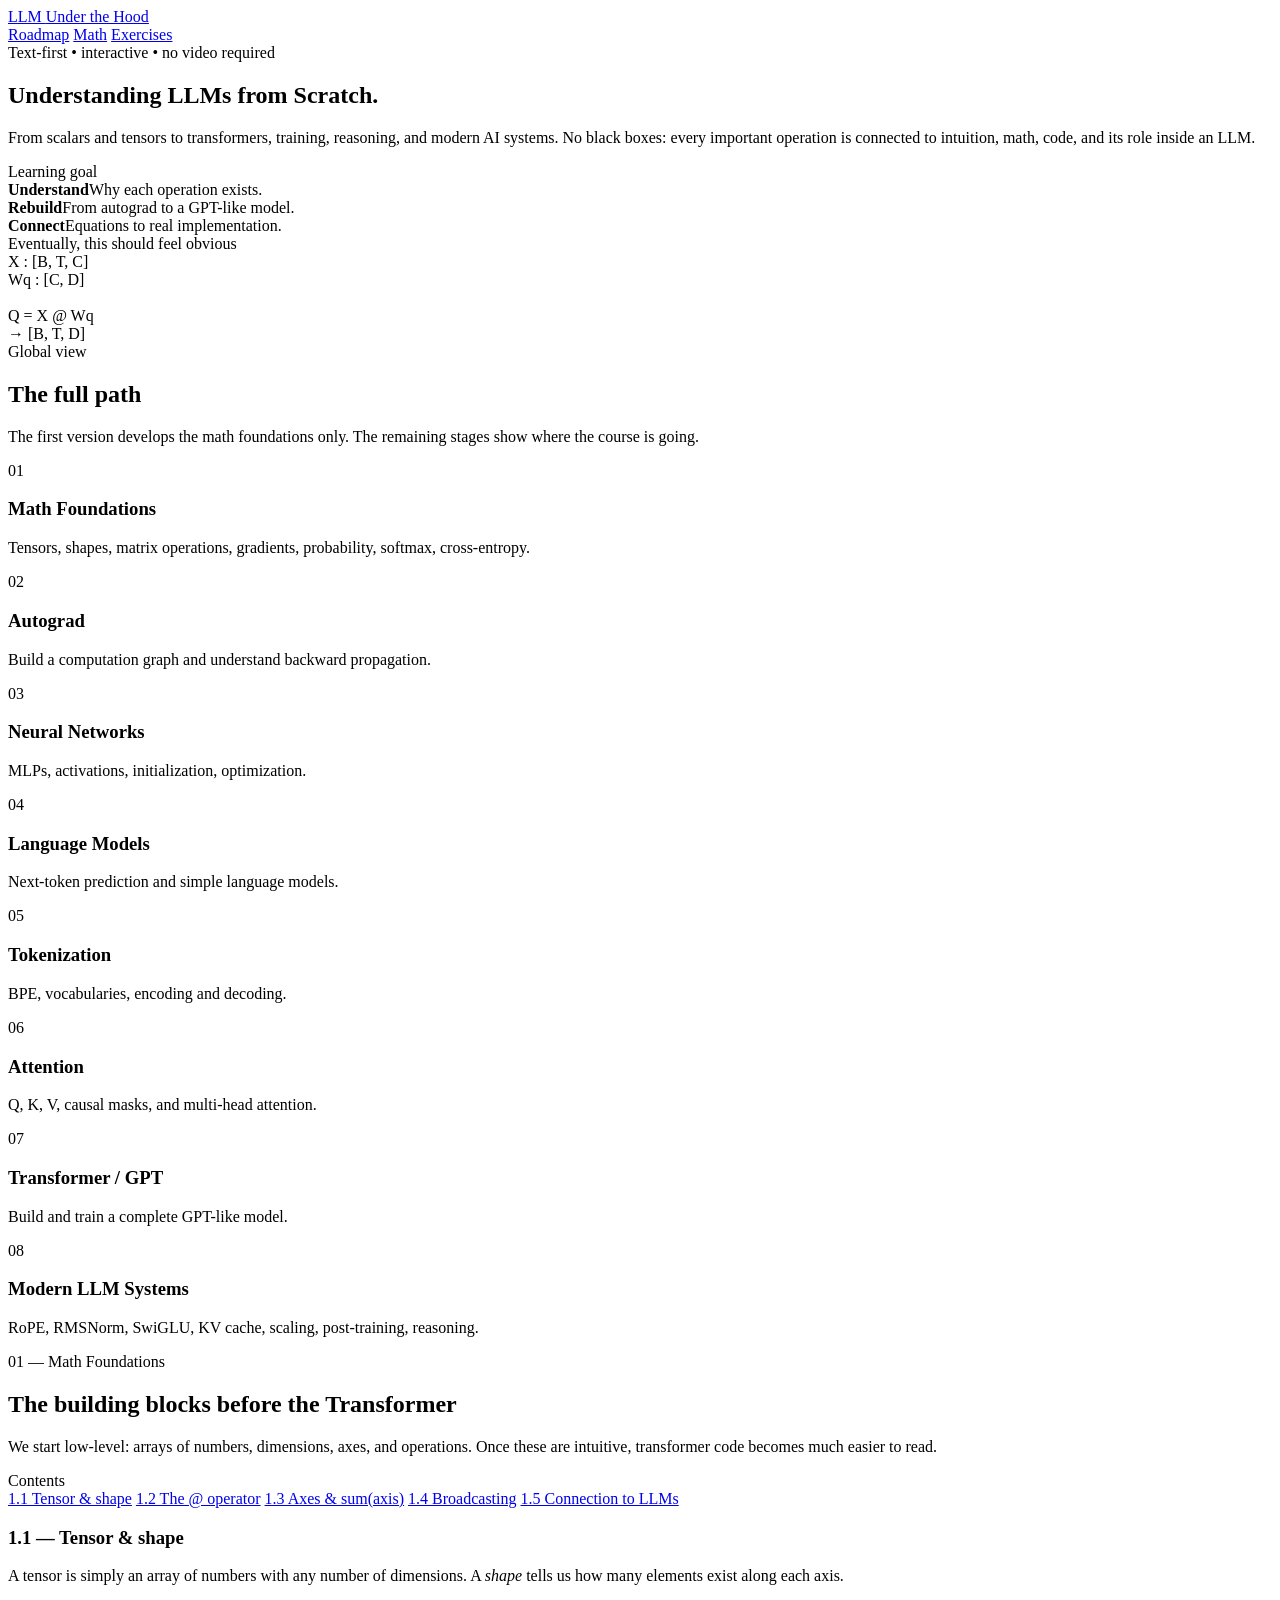
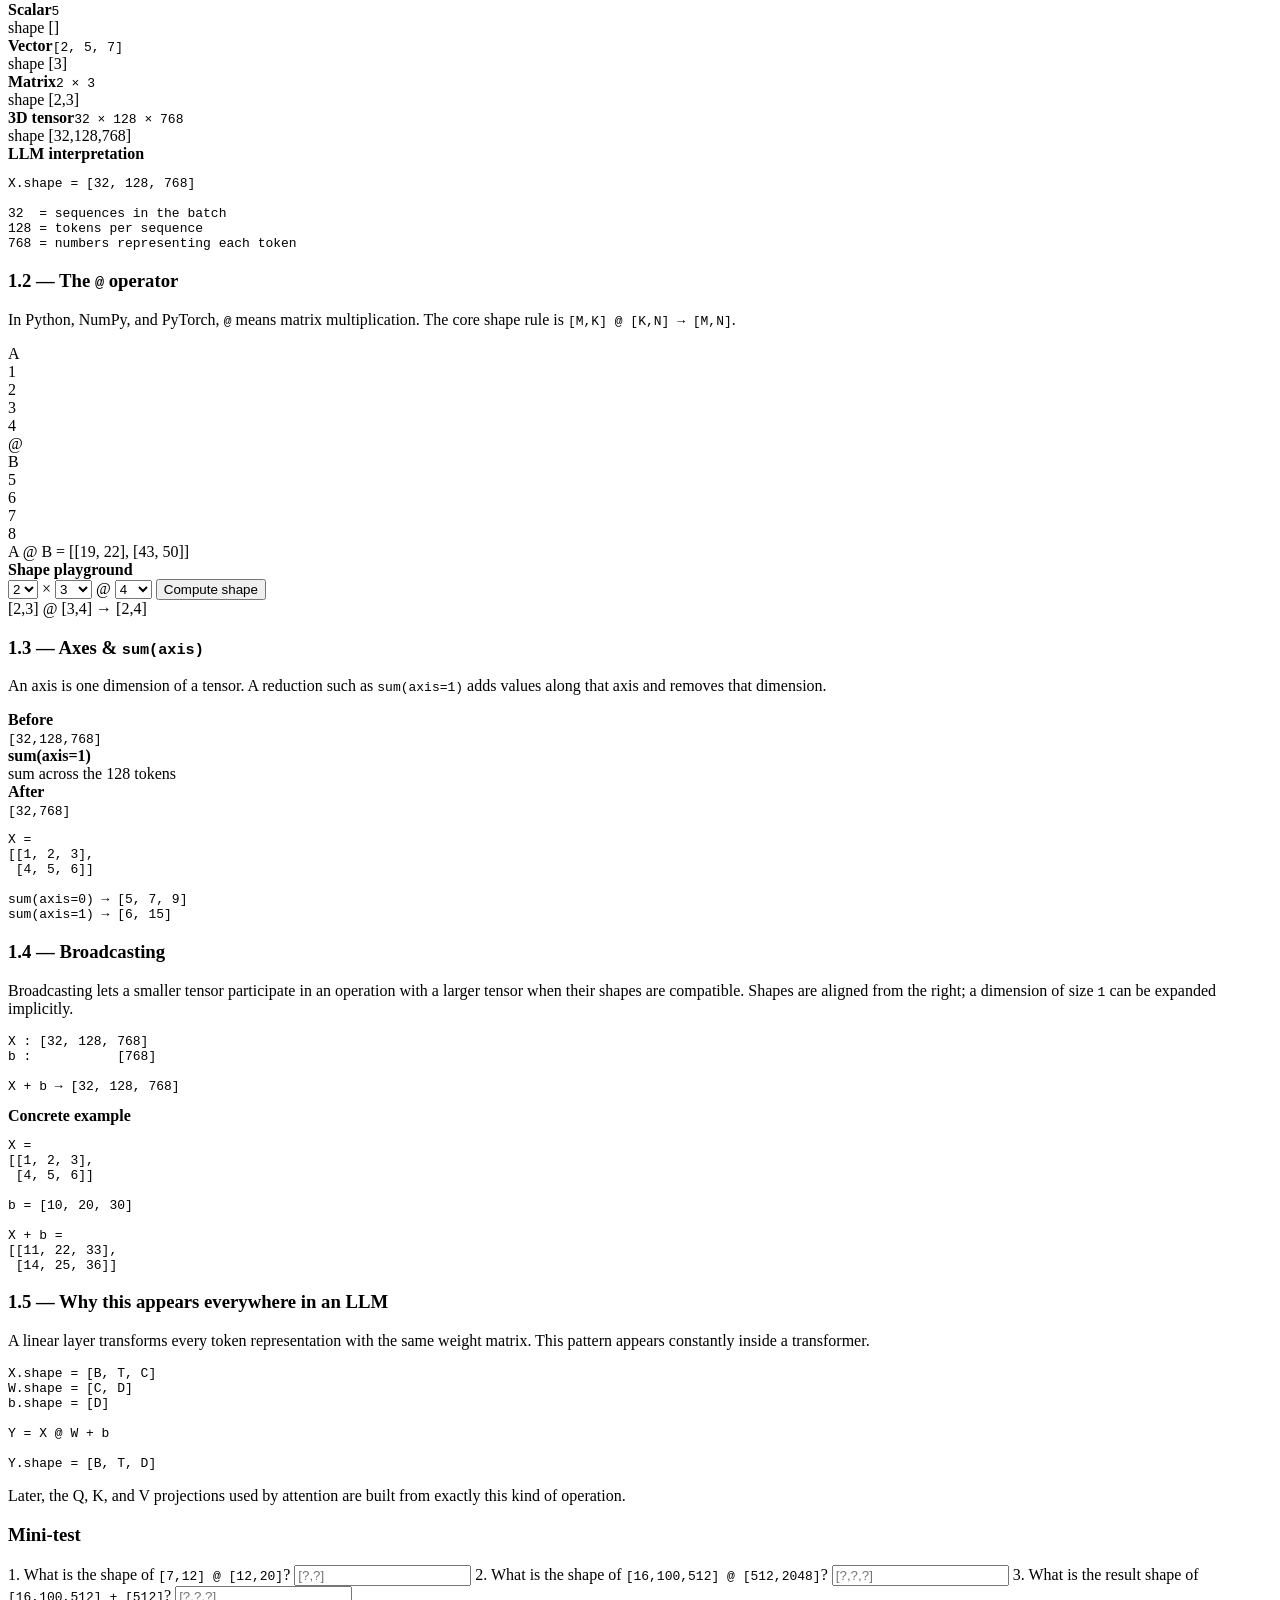
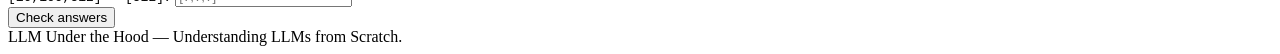
==== index.html @ 070363ee "Add initial English course homepage" ====
<!doctype html>
<html lang="en">
<head>
  <meta charset="utf-8">
  <meta name="viewport" content="width=device-width, initial-scale=1">
  <meta name="description" content="LLM Under the Hood — Understanding LLMs from Scratch.">
  <title>LLM Under the Hood — Understanding LLMs from Scratch</title>
  <link rel="stylesheet" href="css/style.css">
</head>
<body>
<header>
  <div class="wrap">
    <nav>
      <a class="brand" href="#">LLM <span>Under the Hood</span></a>
      <div class="navlinks">
        <a href="#roadmap">Roadmap</a>
        <a href="#math">Math</a>
        <a href="#quiz">Exercises</a>
      </div>
    </nav>
  </div>
</header>

<main>
  <section class="hero wrap">
    <div class="eyebrow">Text-first • interactive • no video required</div>
    <h1>Understanding LLMs from Scratch.</h1>
    <p class="lead">
      From scalars and tensors to transformers, training, reasoning, and modern AI systems.
      No black boxes: every important operation is connected to intuition, math, code, and its role inside an LLM.
    </p>

    <div class="hero-grid">
      <div class="card card-pad">
        <div class="mini-title">Learning goal</div>
        <div class="goal">
          <div><strong>Understand</strong><span>Why each operation exists.</span></div>
          <div><strong>Rebuild</strong><span>From autograd to a GPT-like model.</span></div>
          <div><strong>Connect</strong><span>Equations to real implementation.</span></div>
        </div>
      </div>
      <div class="card card-pad">
        <div class="mini-title">Eventually, this should feel obvious</div>
        <div class="terminal">
          <div><span class="dim">X</span>  : [B, T, C]</div>
          <div><span class="a">Wq</span> : [C, D]</div>
          <br>
          <div><span class="b">Q = X @ Wq</span></div>
          <div>→ [B, T, D]</div>
        </div>
      </div>
    </div>
  </section>

  <section id="roadmap">
    <div class="wrap">
      <div class="section-head">
        <div>
          <span class="pill">Global view</span>
          <h2>The full path</h2>
        </div>
        <p>The first version develops the math foundations only. The remaining stages show where the course is going.</p>
      </div>

      <div class="roadmap">
        <div class="step active"><div class="n">01</div><h3>Math Foundations</h3><p>Tensors, shapes, matrix operations, gradients, probability, softmax, cross-entropy.</p></div>
        <div class="step"><div class="n">02</div><h3>Autograd</h3><p>Build a computation graph and understand backward propagation.</p></div>
        <div class="step"><div class="n">03</div><h3>Neural Networks</h3><p>MLPs, activations, initialization, optimization.</p></div>
        <div class="step"><div class="n">04</div><h3>Language Models</h3><p>Next-token prediction and simple language models.</p></div>
        <div class="step"><div class="n">05</div><h3>Tokenization</h3><p>BPE, vocabularies, encoding and decoding.</p></div>
        <div class="step"><div class="n">06</div><h3>Attention</h3><p>Q, K, V, causal masks, and multi-head attention.</p></div>
        <div class="step"><div class="n">07</div><h3>Transformer / GPT</h3><p>Build and train a complete GPT-like model.</p></div>
        <div class="step"><div class="n">08</div><h3>Modern LLM Systems</h3><p>RoPE, RMSNorm, SwiGLU, KV cache, scaling, post-training, reasoning.</p></div>
      </div>
    </div>
  </section>

  <section id="math">
    <div class="wrap">
      <div class="section-head">
        <div>
          <span class="pill">01 — Math Foundations</span>
          <h2>The building blocks before the Transformer</h2>
        </div>
        <p>We start low-level: arrays of numbers, dimensions, axes, and operations. Once these are intuitive, transformer code becomes much easier to read.</p>
      </div>

      <div class="math-grid">
        <aside class="card toc">
          <div class="mini-title">Contents</div>
          <a href="#tensor">1.1 Tensor & shape</a>
          <a href="#matmul">1.2 The @ operator</a>
          <a href="#axes">1.3 Axes & sum(axis)</a>
          <a href="#broadcast">1.4 Broadcasting</a>
          <a href="#llm-link">1.5 Connection to LLMs</a>
        </aside>

        <div>
          <article class="card lesson" id="tensor">
            <h3>1.1 — Tensor & shape</h3>
            <p>A tensor is simply an array of numbers with any number of dimensions. A <em>shape</em> tells us how many elements exist along each axis.</p>
            <div class="concept-row">
              <div class="concept"><b>Scalar</b><code>5</code><br><span class="mini-title">shape []</span></div>
              <div class="concept"><b>Vector</b><code>[2, 5, 7]</code><br><span class="mini-title">shape [3]</span></div>
              <div class="concept"><b>Matrix</b><code>2 × 3</code><br><span class="mini-title">shape [2,3]</span></div>
              <div class="concept"><b>3D tensor</b><code>32 × 128 × 768</code><br><span class="mini-title">shape [32,128,768]</span></div>
            </div>
            <div class="demo">
              <b>LLM interpretation</b>
              <pre class="codeblock">X.shape = [32, 128, 768]

32  = sequences in the batch
128 = tokens per sequence
768 = numbers representing each token</pre>
            </div>
          </article>

          <article class="card lesson" id="matmul">
            <h3>1.2 — The <code>@</code> operator</h3>
            <p>In Python, NumPy, and PyTorch, <code>@</code> means matrix multiplication. The core shape rule is <code>[M,K] @ [K,N] → [M,N]</code>.</p>

            <div class="demo">
              <div class="demo-grid">
                <div>
                  <div class="mini-title center">A</div>
                  <div class="matrix two">
                    <div class="cell">1</div><div class="cell">2</div>
                    <div class="cell">3</div><div class="cell">4</div>
                  </div>
                </div>
                <div class="op">@</div>
                <div>
                  <div class="mini-title center">B</div>
                  <div class="matrix two">
                    <div class="cell">5</div><div class="cell">6</div>
                    <div class="cell">7</div><div class="cell">8</div>
                  </div>
                </div>
              </div>
              <div class="result">A @ B = [[19, 22], [43, 50]]</div>
            </div>

            <div class="demo">
              <b>Shape playground</b>
              <div class="controls">
                <select id="m"><option>2</option><option>4</option><option>8</option></select>
                <span>×</span>
                <select id="k"><option>3</option><option>8</option><option>16</option></select>
                <span>@</span>
                <select id="n"><option>4</option><option>16</option><option>32</option></select>
                <button type="button" onclick="updateMatmul()">Compute shape</button>
              </div>
              <div class="result" id="matmulResult">[2,3] @ [3,4] → [2,4]</div>
            </div>
          </article>

          <article class="card lesson" id="axes">
            <h3>1.3 — Axes & <code>sum(axis)</code></h3>
            <p>An axis is one dimension of a tensor. A reduction such as <code>sum(axis=1)</code> adds values along that axis and removes that dimension.</p>
            <div class="axis-box">
              <div class="axis-item"><strong>Before</strong><br><code>[32,128,768]</code></div>
              <div class="axis-item"><strong>sum(axis=1)</strong><br>sum across the 128 tokens</div>
              <div class="axis-item"><strong>After</strong><br><code>[32,768]</code></div>
            </div>
            <div class="demo">
              <pre class="codeblock">X =
[[1, 2, 3],
 [4, 5, 6]]

sum(axis=0) → [5, 7, 9]
sum(axis=1) → [6, 15]</pre>
            </div>
          </article>

          <article class="card lesson" id="broadcast">
            <h3>1.4 — Broadcasting</h3>
            <p>Broadcasting lets a smaller tensor participate in an operation with a larger tensor when their shapes are compatible. Shapes are aligned from the right; a dimension of size <code>1</code> can be expanded implicitly.</p>
            <pre class="codeblock">X : [32, 128, 768]
b :           [768]

X + b → [32, 128, 768]</pre>
            <div class="demo">
              <b>Concrete example</b>
              <pre class="codeblock">X =
[[1, 2, 3],
 [4, 5, 6]]

b = [10, 20, 30]

X + b =
[[11, 22, 33],
 [14, 25, 36]]</pre>
            </div>
          </article>

          <article class="card lesson" id="llm-link">
            <h3>1.5 — Why this appears everywhere in an LLM</h3>
            <p>A linear layer transforms every token representation with the same weight matrix. This pattern appears constantly inside a transformer.</p>
            <pre class="codeblock">X.shape = [B, T, C]
W.shape = [C, D]
b.shape = [D]

Y = X @ W + b

Y.shape = [B, T, D]</pre>
            <p>Later, the Q, K, and V projections used by attention are built from exactly this kind of operation.</p>
          </article>

          <article class="card quiz" id="quiz">
            <h3>Mini-test</h3>
            <label for="q1">1. What is the shape of <code>[7,12] @ [12,20]</code>?</label>
            <input id="q1" placeholder="[?,?]">
            <label for="q2">2. What is the shape of <code>[16,100,512] @ [512,2048]</code>?</label>
            <input id="q2" placeholder="[?,?,?]">
            <label for="q3">3. What is the result shape of <code>[16,100,512] + [512]</code>?</label>
            <input id="q3" placeholder="[?,?,?]">
            <div class="controls"><button type="button" onclick="checkQuiz()">Check answers</button></div>
            <div id="feedback" class="feedback"></div>
          </article>
        </div>
      </div>
    </div>
  </section>
</main>

<footer><div class="wrap">LLM Under the Hood — Understanding LLMs from Scratch.</div></footer>
<script src="js/lessons.js"></script>
</body>
</html>
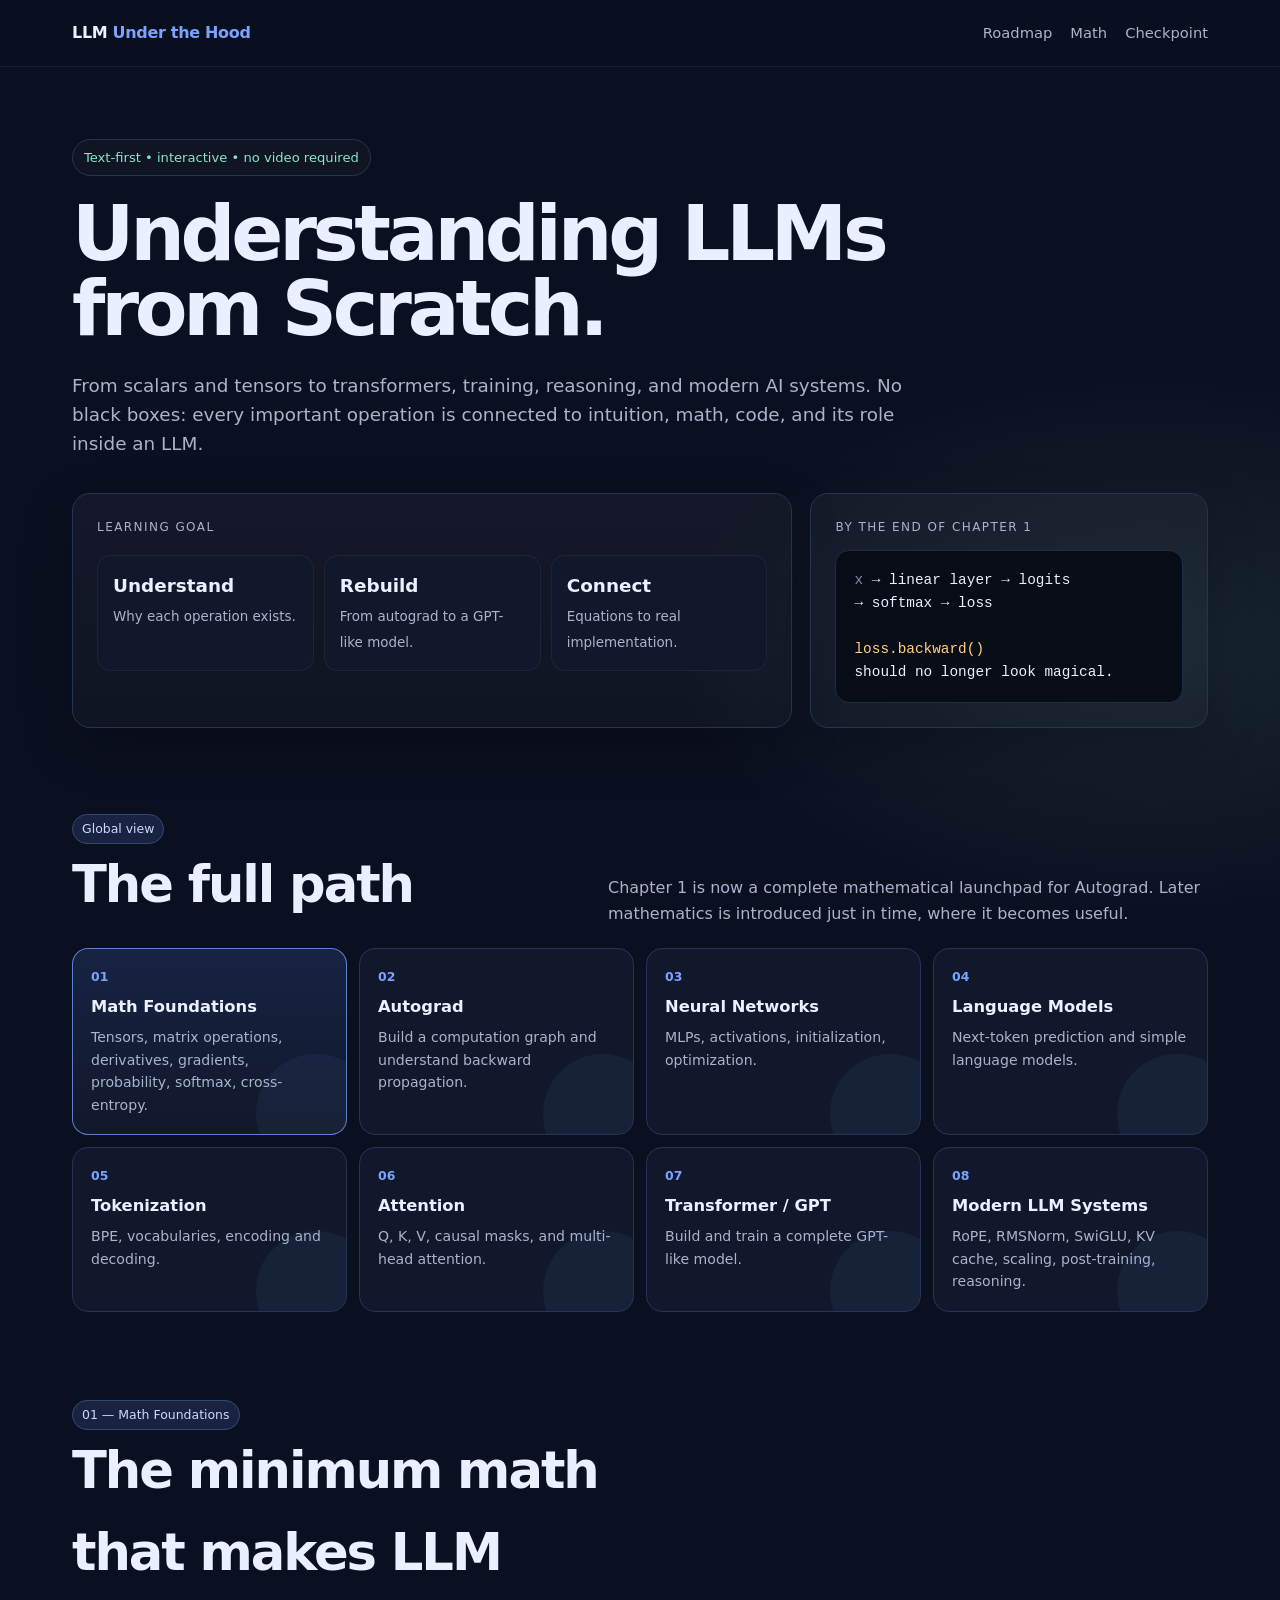
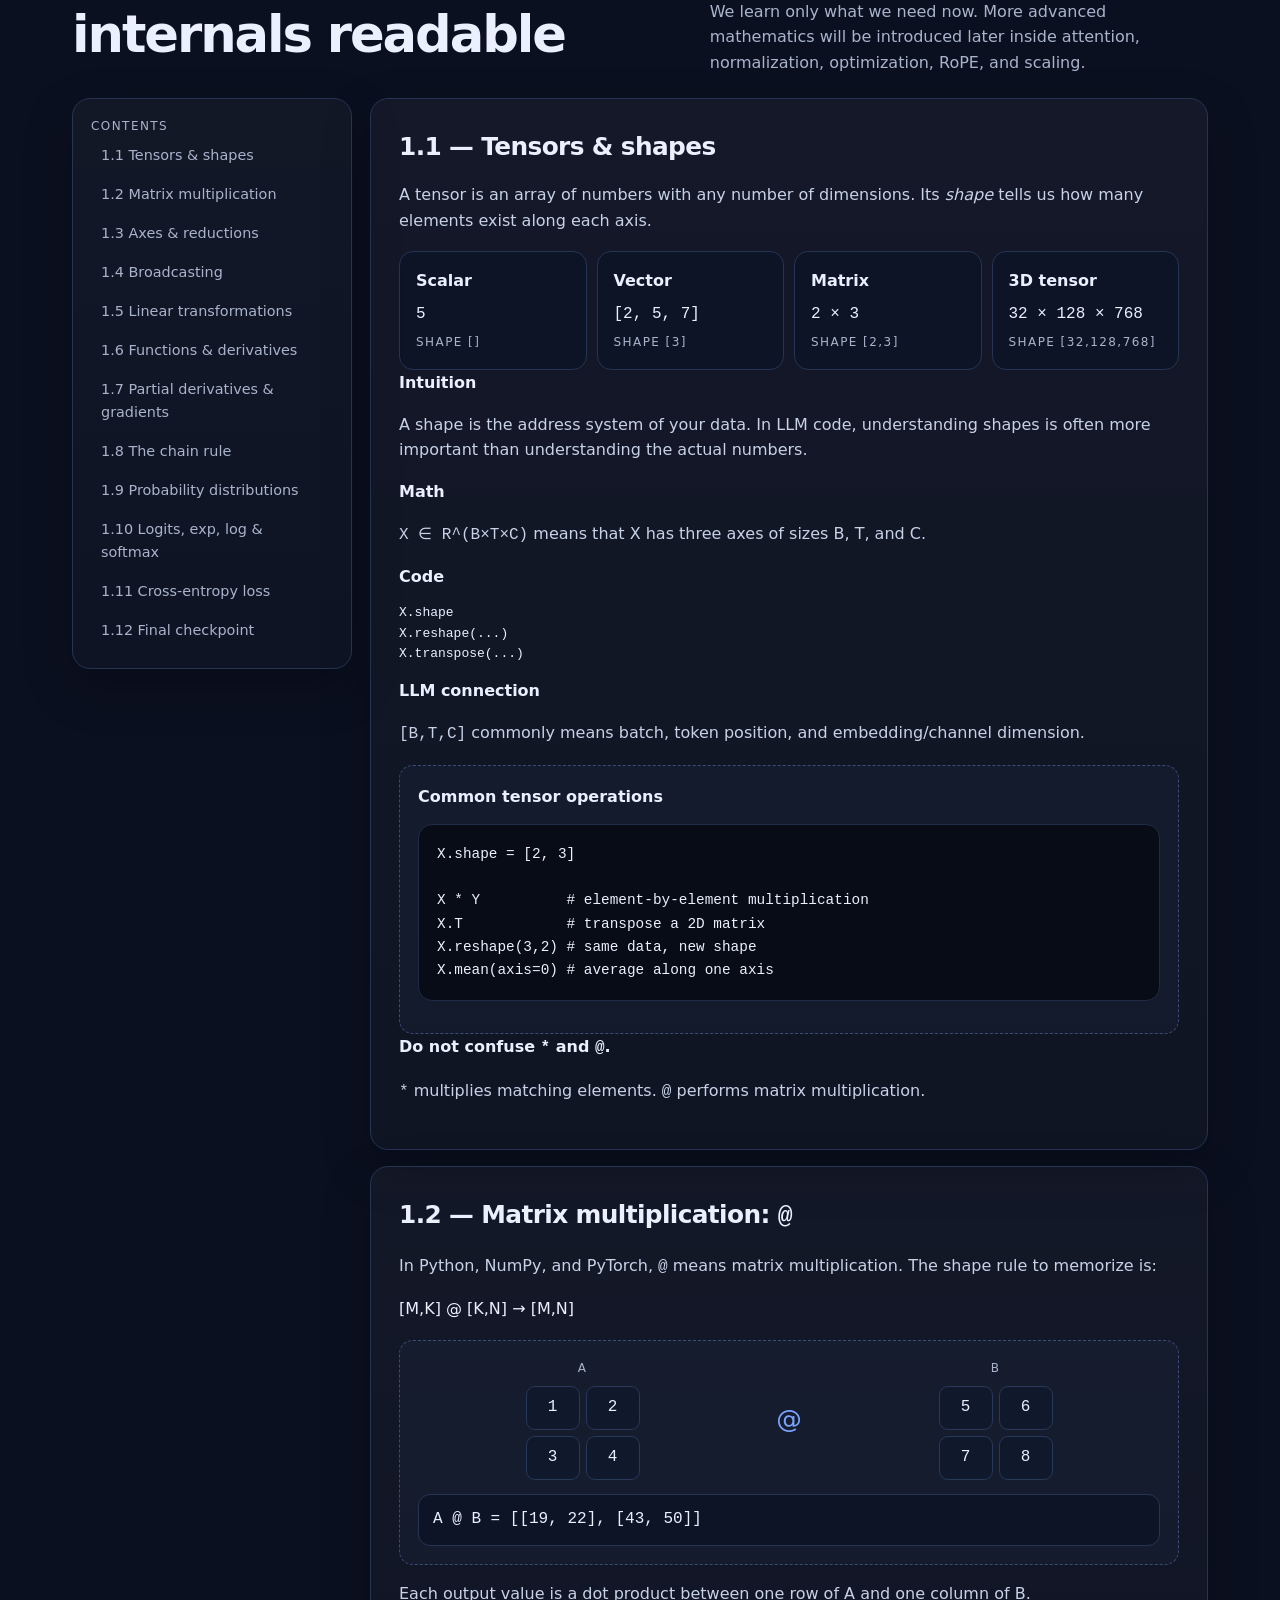
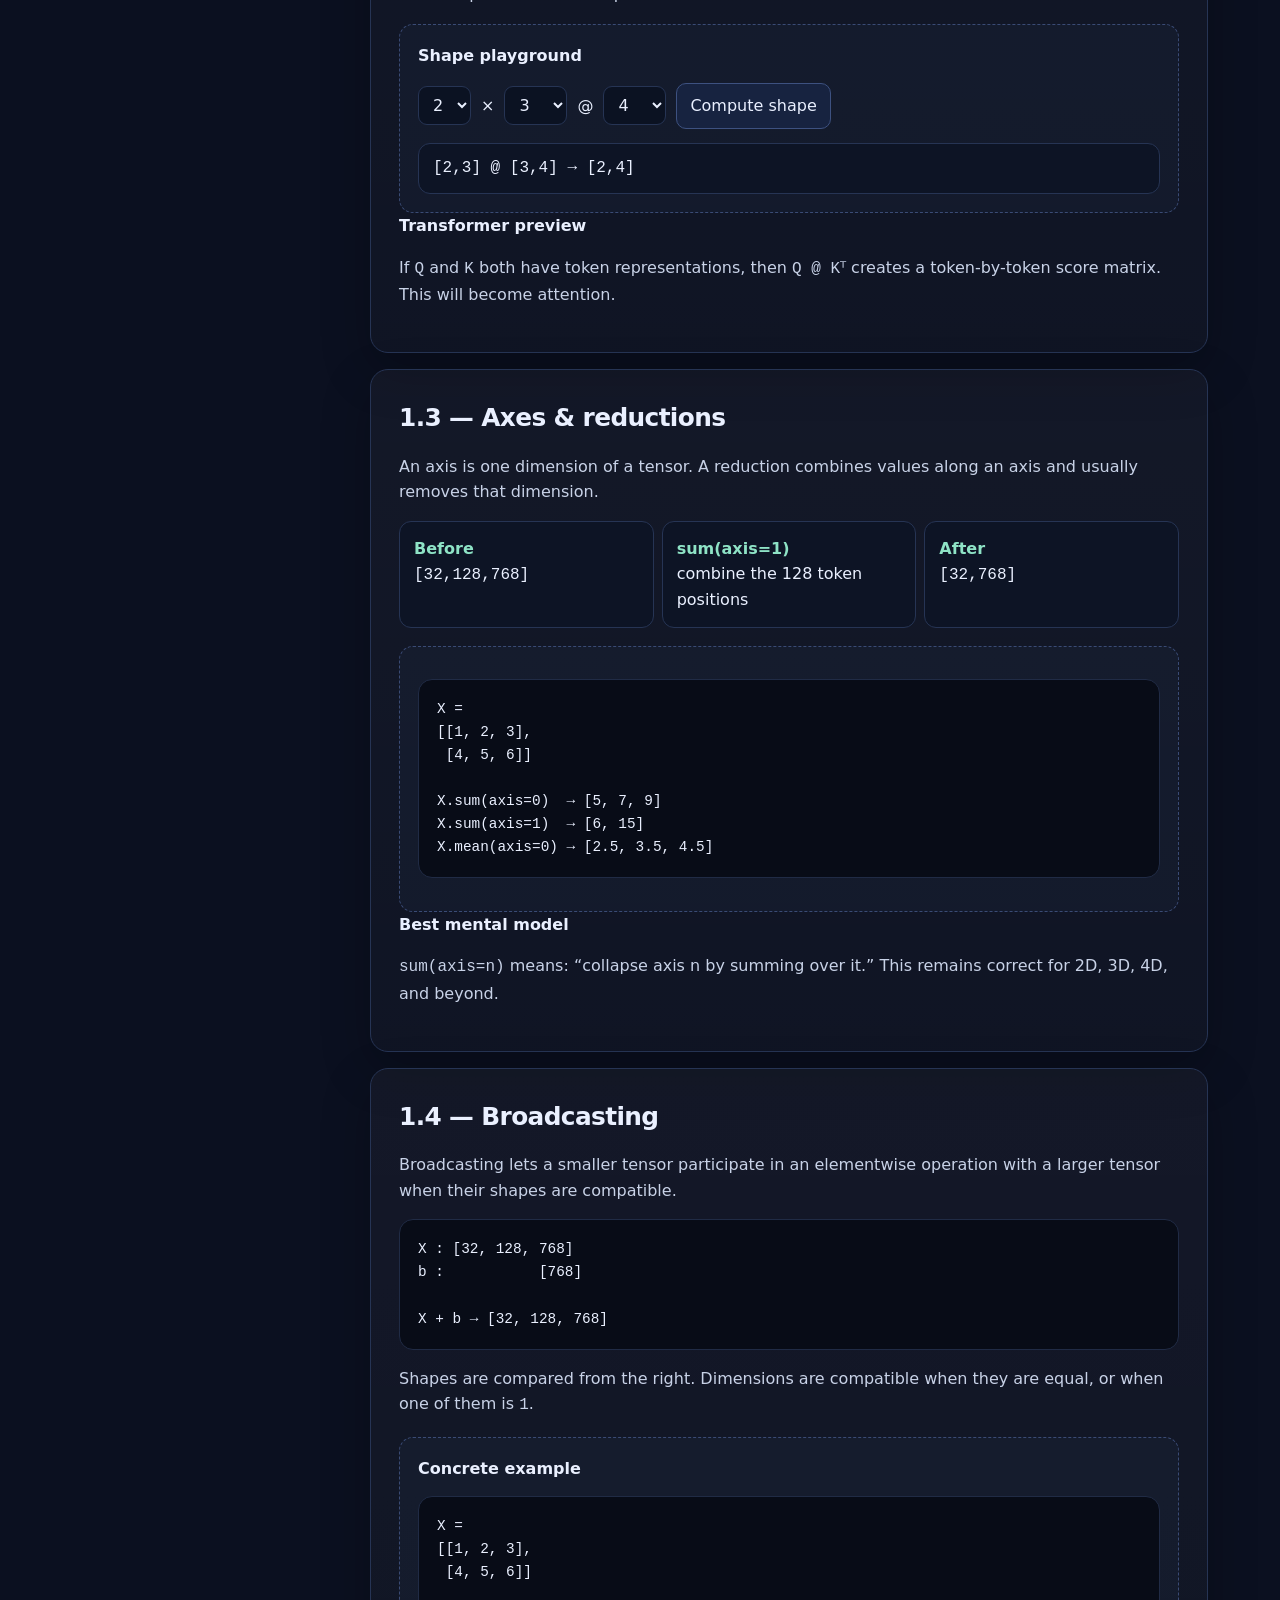
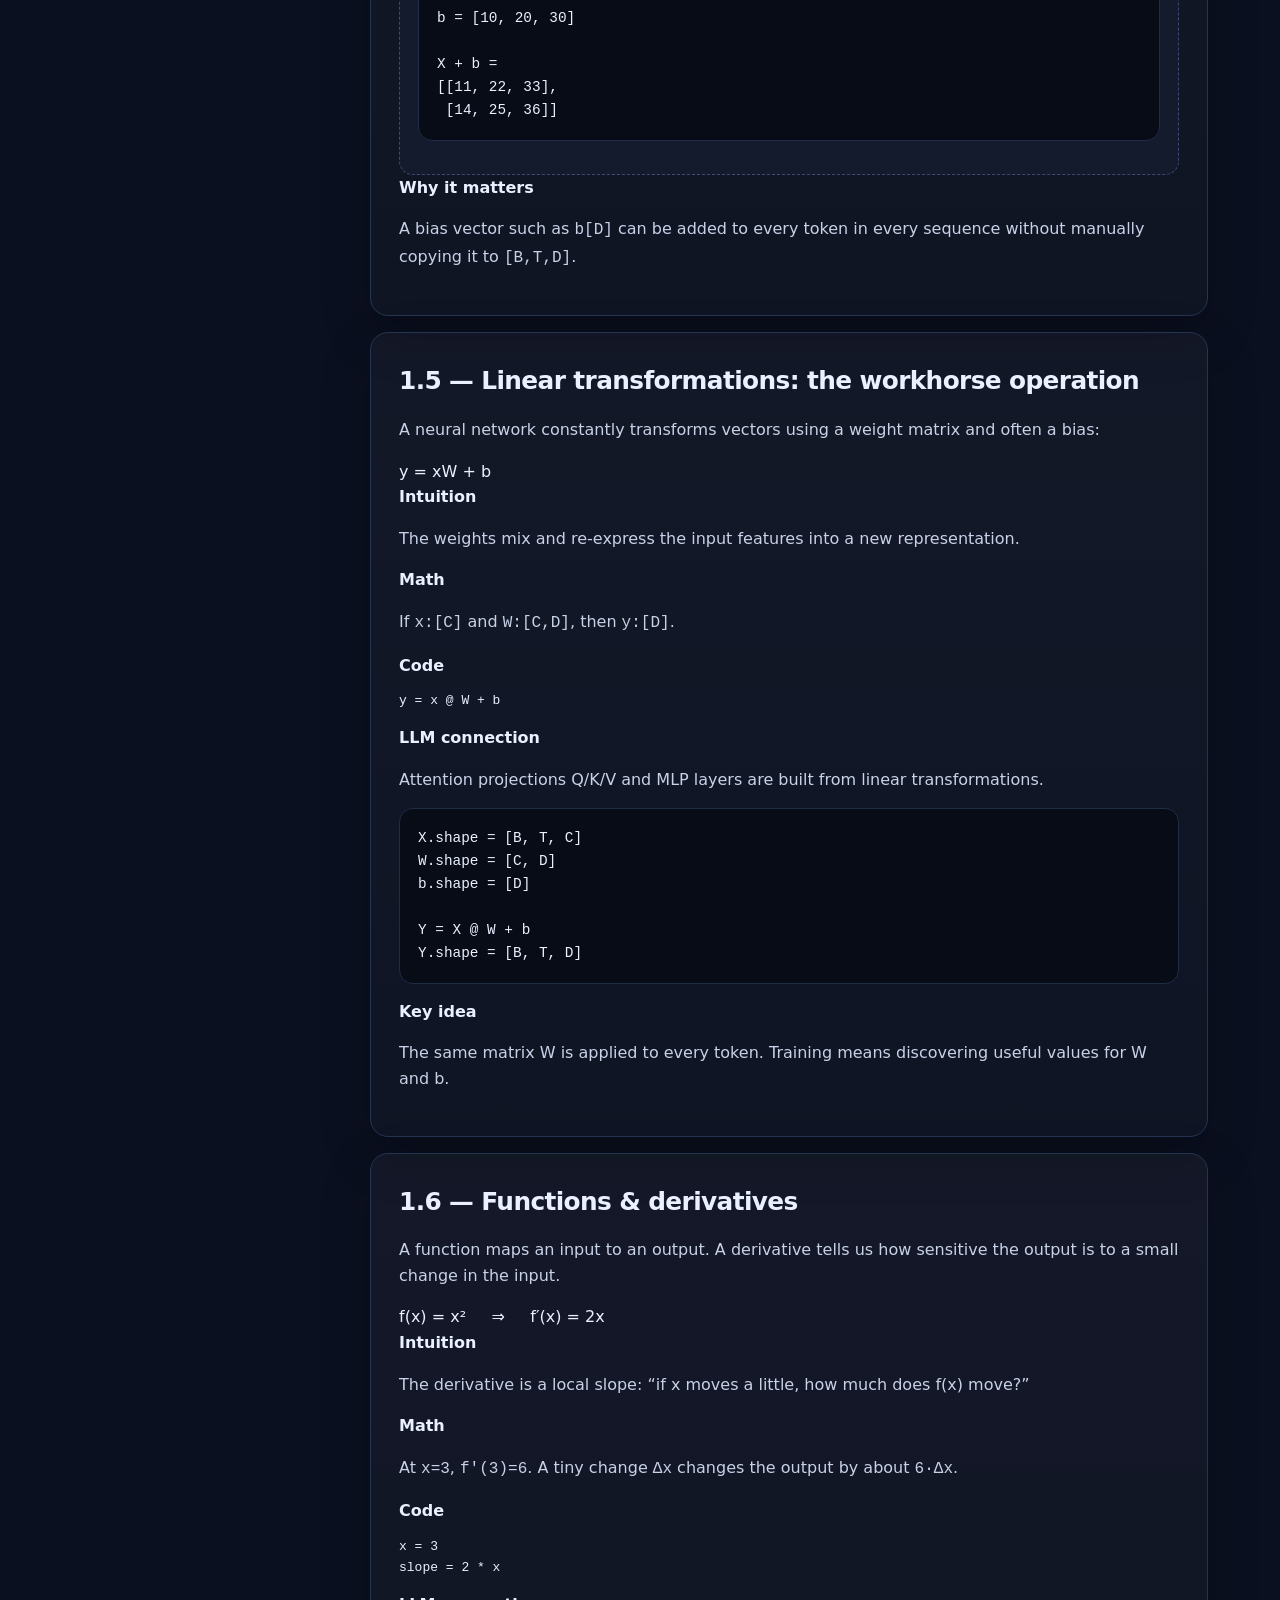
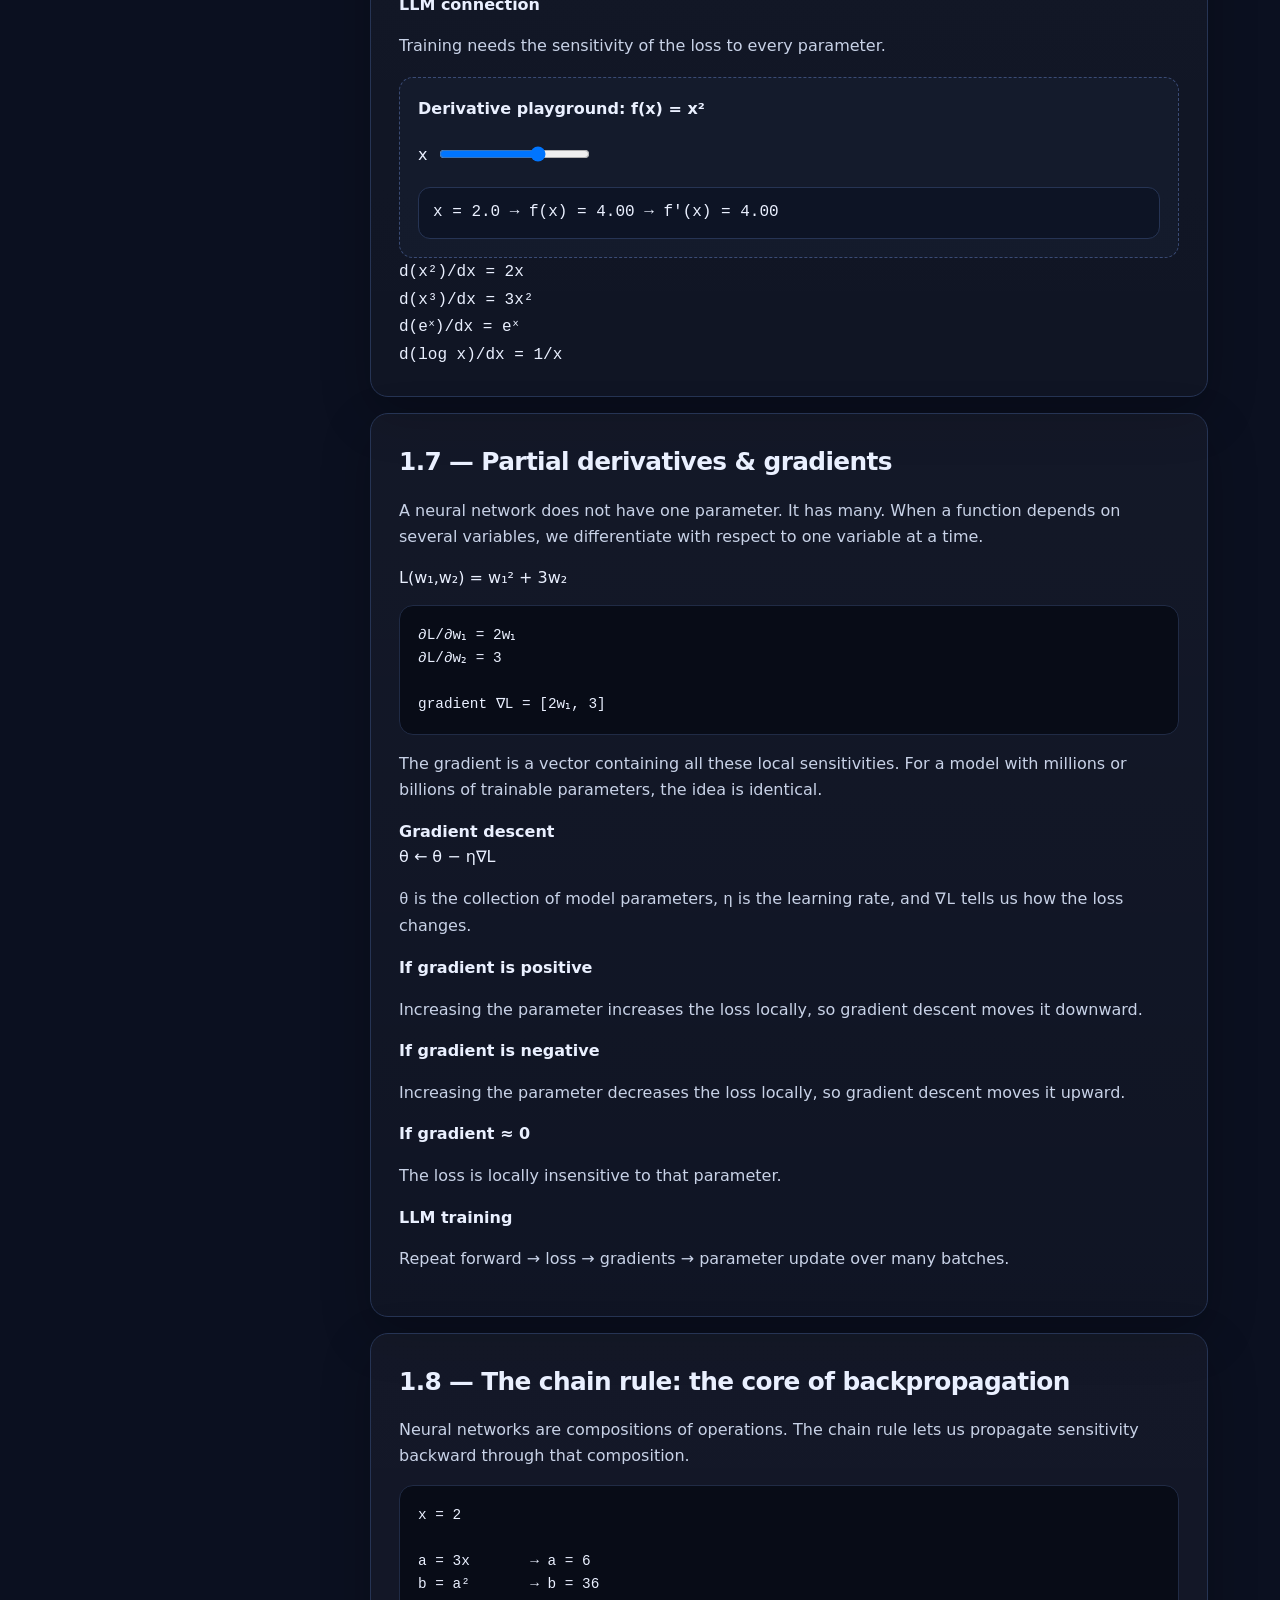
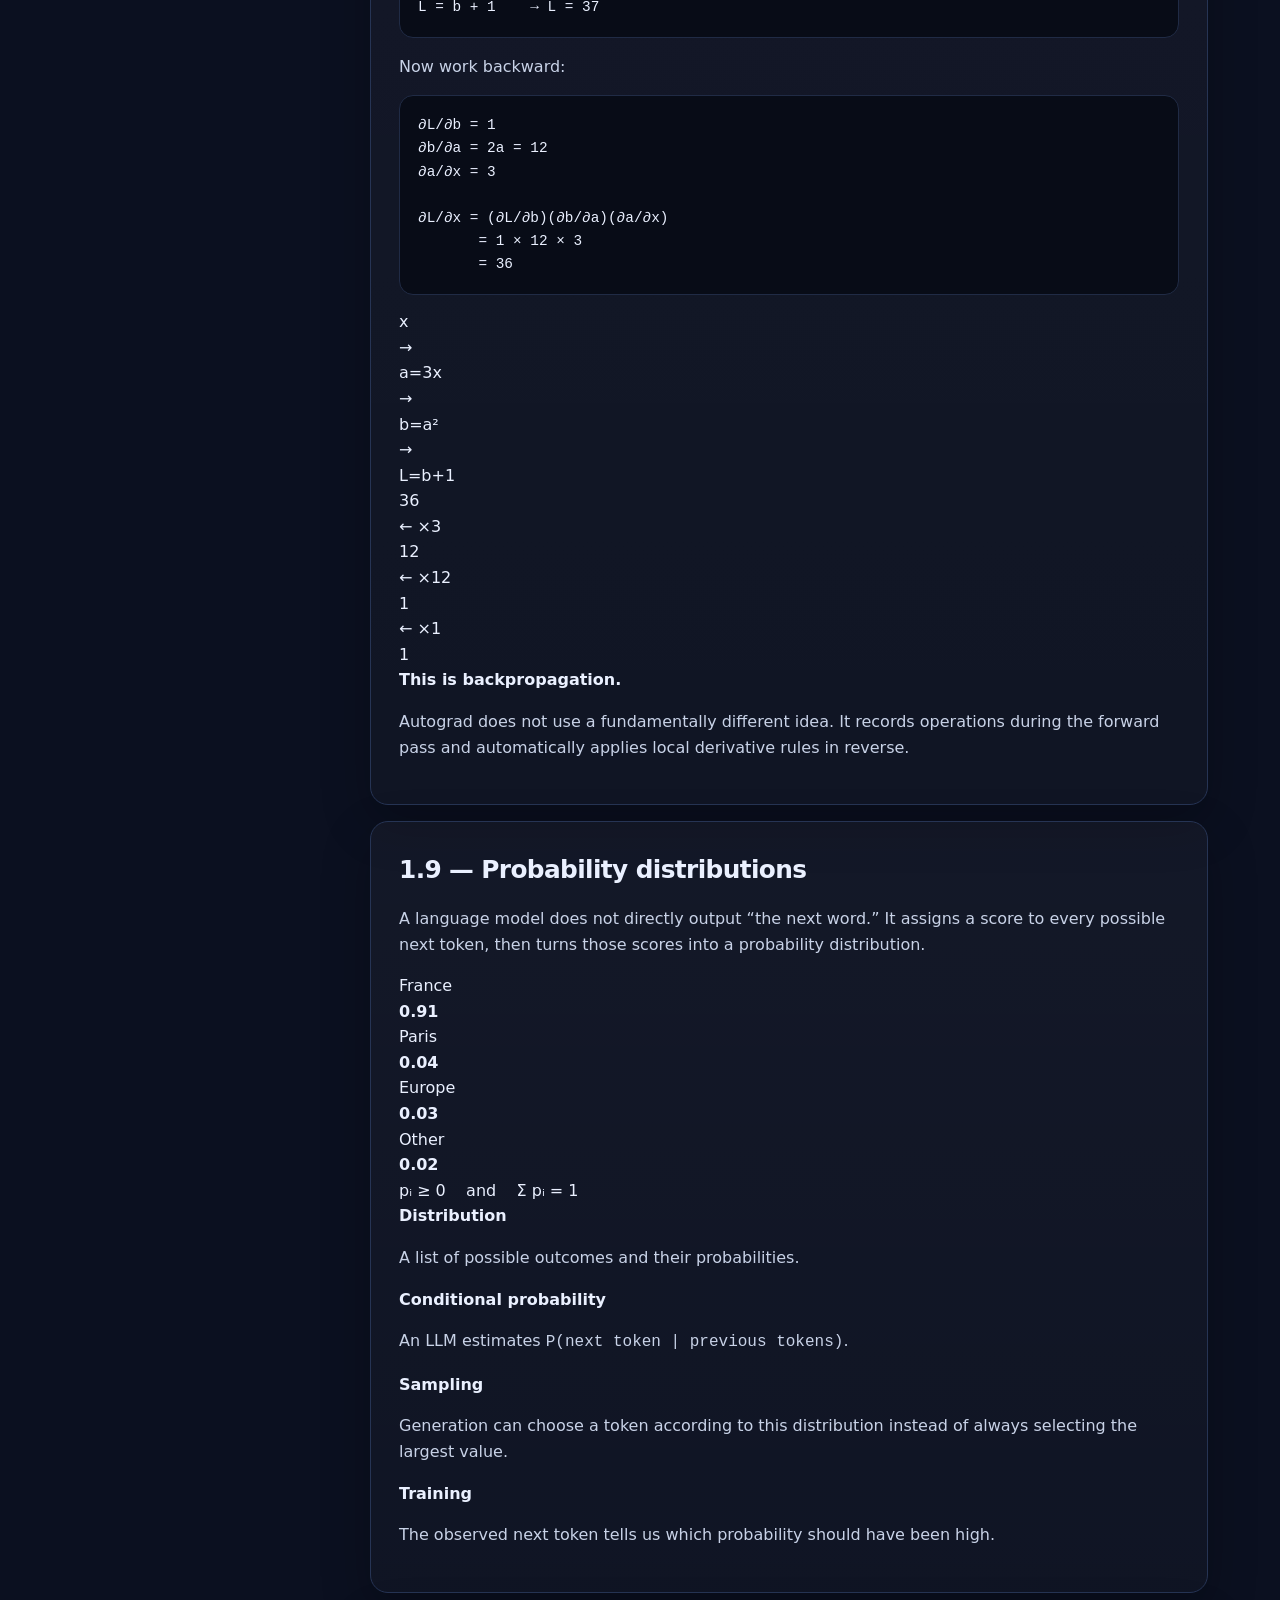
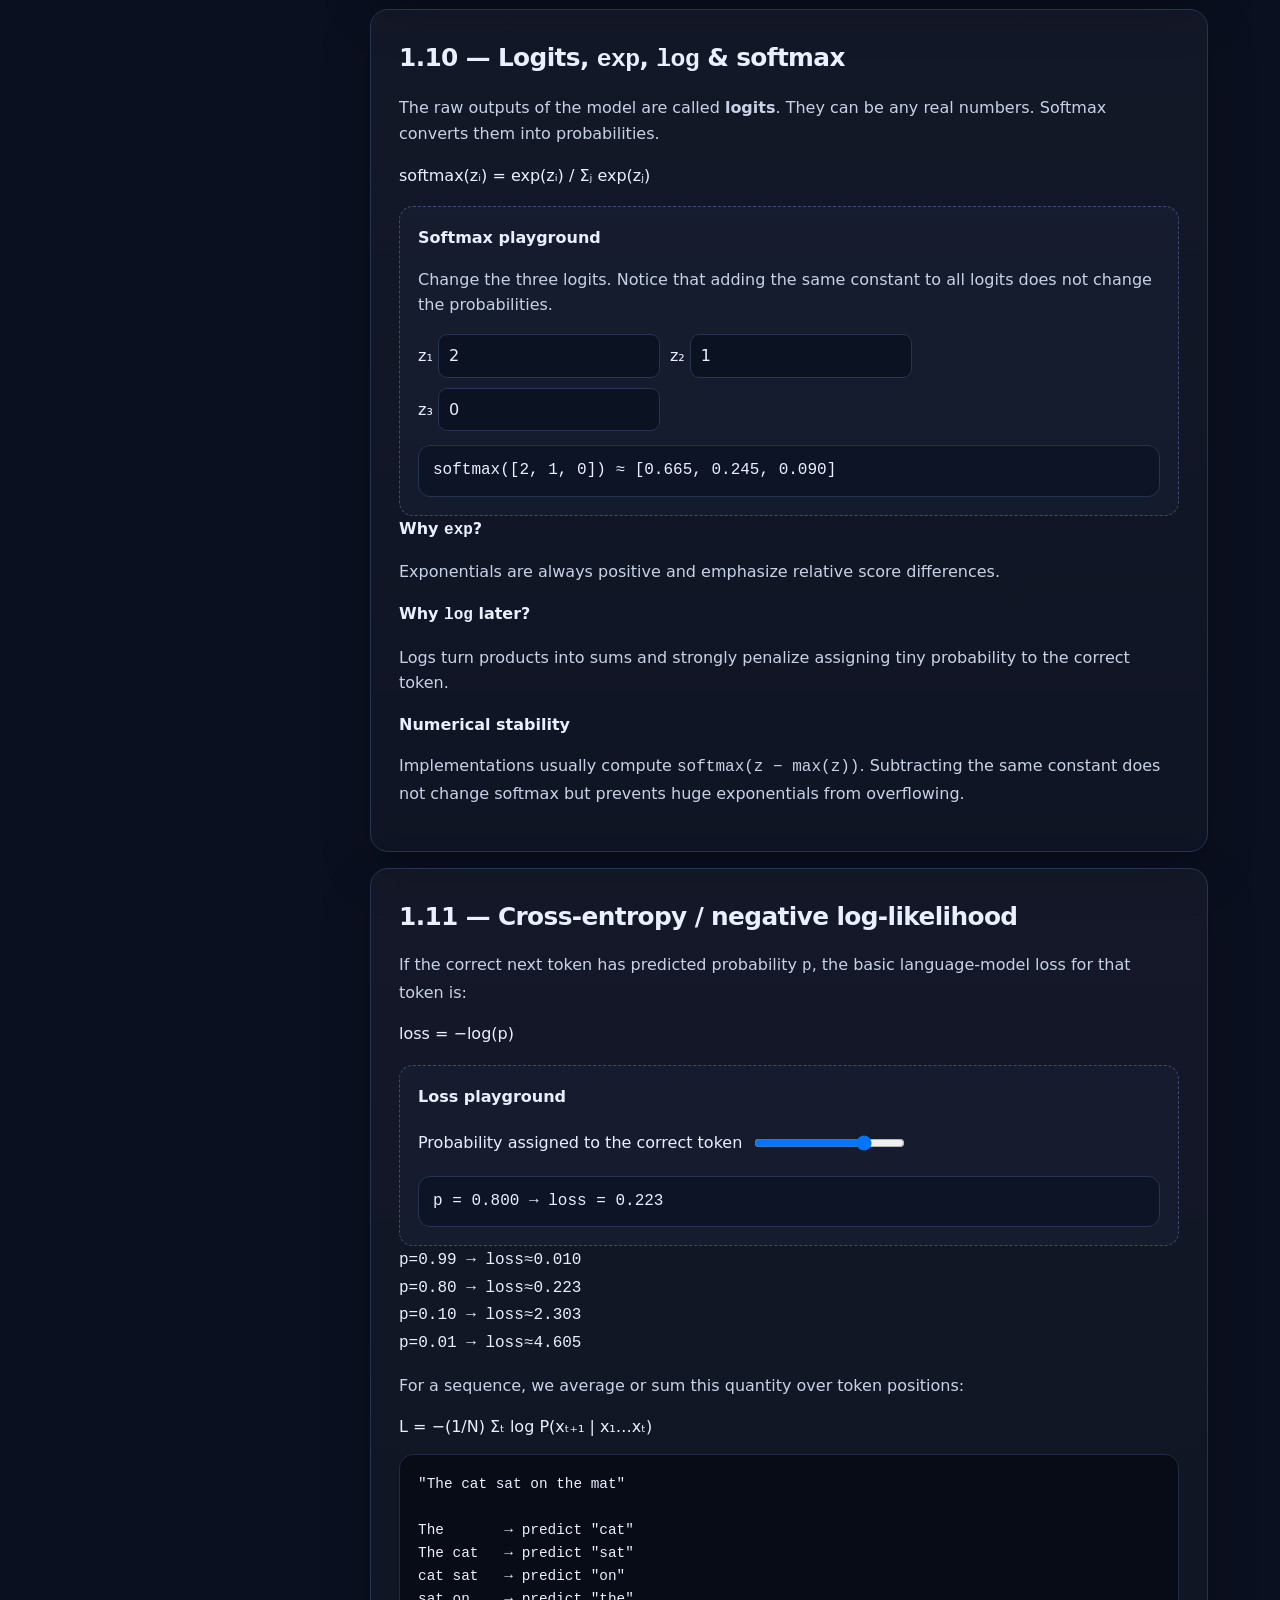
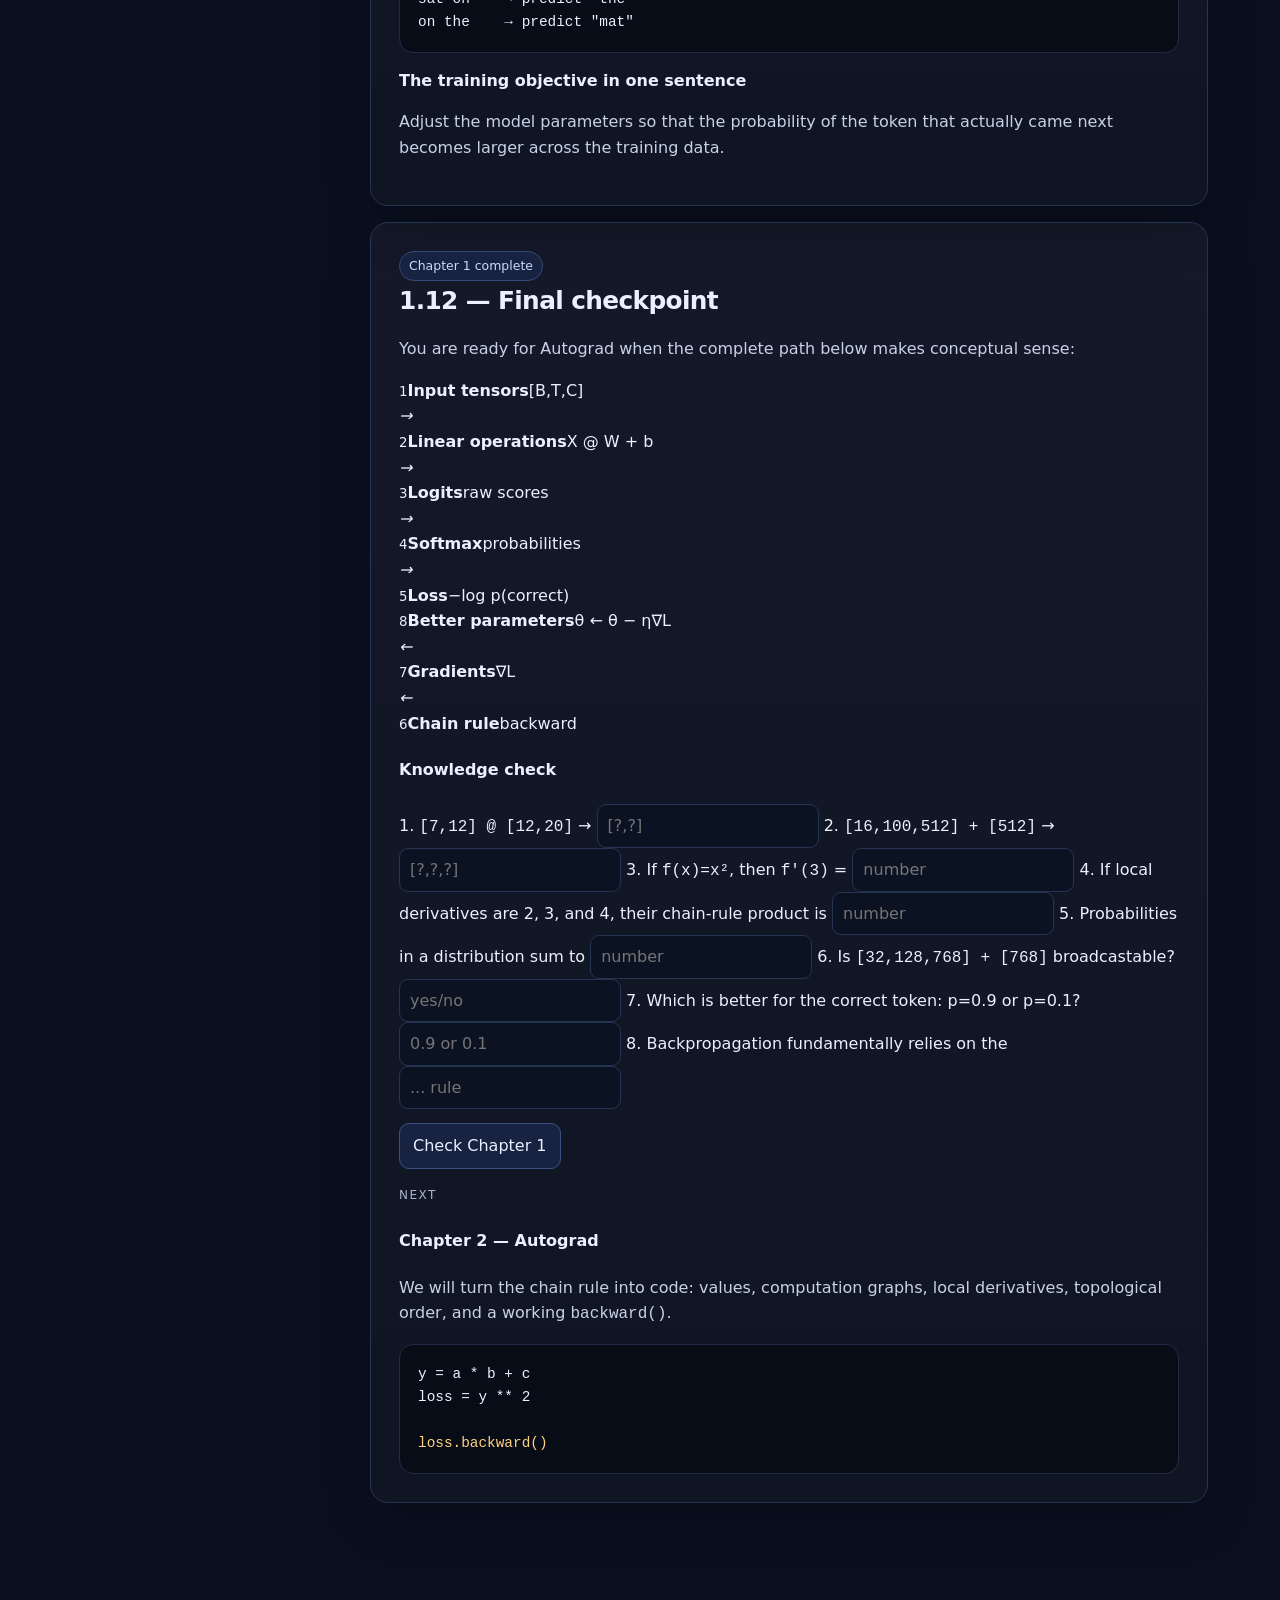
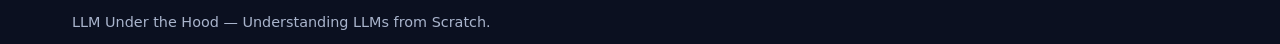
==== commit 957f7959: "Complete Chapter 1 math foundations" ====
--- a/index.html
+++ b/index.html
@@ -3,7 +3,7 @@
 <head>
   <meta charset="utf-8">
   <meta name="viewport" content="width=device-width, initial-scale=1">
-  <meta name="description" content="LLM Under the Hood — Understanding LLMs from Scratch.">
+  <meta name="description" content="LLM Under the Hood — Understanding LLMs from Scratch, from tensors and gradients to transformers.">
   <title>LLM Under the Hood — Understanding LLMs from Scratch</title>
   <link rel="stylesheet" href="css/style.css">
 </head>
@@ -15,7 +15,7 @@
       <div class="navlinks">
         <a href="#roadmap">Roadmap</a>
         <a href="#math">Math</a>
-        <a href="#quiz">Exercises</a>
+        <a href="#checkpoint">Checkpoint</a>
       </div>
     </nav>
   </div>
@@ -40,13 +40,13 @@
         </div>
       </div>
       <div class="card card-pad">
-        <div class="mini-title">Eventually, this should feel obvious</div>
+        <div class="mini-title">By the end of Chapter 1</div>
         <div class="terminal">
-          <div><span class="dim">X</span>  : [B, T, C]</div>
-          <div><span class="a">Wq</span> : [C, D]</div>
+          <div><span class="dim">x</span> → linear layer → logits</div>
+          <div>→ softmax → loss</div>
           <br>
-          <div><span class="b">Q = X @ Wq</span></div>
-          <div>→ [B, T, D]</div>
+          <div><span class="b">loss.backward()</span></div>
+          <div>should no longer look magical.</div>
         </div>
       </div>
     </div>
@@ -59,11 +59,11 @@
           <span class="pill">Global view</span>
           <h2>The full path</h2>
         </div>
-        <p>The first version develops the math foundations only. The remaining stages show where the course is going.</p>
+        <p>Chapter 1 is now a complete mathematical launchpad for Autograd. Later mathematics is introduced just in time, where it becomes useful.</p>
       </div>
 
       <div class="roadmap">
-        <div class="step active"><div class="n">01</div><h3>Math Foundations</h3><p>Tensors, shapes, matrix operations, gradients, probability, softmax, cross-entropy.</p></div>
+        <div class="step active"><div class="n">01</div><h3>Math Foundations</h3><p>Tensors, matrix operations, derivatives, gradients, probability, softmax, cross-entropy.</p></div>
         <div class="step"><div class="n">02</div><h3>Autograd</h3><p>Build a computation graph and understand backward propagation.</p></div>
         <div class="step"><div class="n">03</div><h3>Neural Networks</h3><p>MLPs, activations, initialization, optimization.</p></div>
         <div class="step"><div class="n">04</div><h3>Language Models</h3><p>Next-token prediction and simple language models.</p></div>
@@ -80,65 +80,86 @@
       <div class="section-head">
         <div>
           <span class="pill">01 — Math Foundations</span>
-          <h2>The building blocks before the Transformer</h2>
+          <h2>The minimum math that makes LLM internals readable</h2>
         </div>
-        <p>We start low-level: arrays of numbers, dimensions, axes, and operations. Once these are intuitive, transformer code becomes much easier to read.</p>
+        <p>We learn only what we need now. More advanced mathematics will be introduced later inside attention, normalization, optimization, RoPE, and scaling.</p>
       </div>
 
       <div class="math-grid">
         <aside class="card toc">
           <div class="mini-title">Contents</div>
-          <a href="#tensor">1.1 Tensor & shape</a>
-          <a href="#matmul">1.2 The @ operator</a>
-          <a href="#axes">1.3 Axes & sum(axis)</a>
+          <a href="#tensor">1.1 Tensors & shapes</a>
+          <a href="#matmul">1.2 Matrix multiplication</a>
+          <a href="#axes">1.3 Axes & reductions</a>
           <a href="#broadcast">1.4 Broadcasting</a>
-          <a href="#llm-link">1.5 Connection to LLMs</a>
+          <a href="#linear">1.5 Linear transformations</a>
+          <a href="#derivatives">1.6 Functions & derivatives</a>
+          <a href="#gradients">1.7 Partial derivatives & gradients</a>
+          <a href="#chain-rule">1.8 The chain rule</a>
+          <a href="#probability">1.9 Probability distributions</a>
+          <a href="#softmax">1.10 Logits, exp, log & softmax</a>
+          <a href="#cross-entropy">1.11 Cross-entropy loss</a>
+          <a href="#checkpoint">1.12 Final checkpoint</a>
         </aside>
 
         <div>
           <article class="card lesson" id="tensor">
-            <h3>1.1 — Tensor & shape</h3>
-            <p>A tensor is simply an array of numbers with any number of dimensions. A <em>shape</em> tells us how many elements exist along each axis.</p>
+            <h3>1.1 — Tensors & shapes</h3>
+            <p>A tensor is an array of numbers with any number of dimensions. Its <em>shape</em> tells us how many elements exist along each axis.</p>
+
             <div class="concept-row">
               <div class="concept"><b>Scalar</b><code>5</code><br><span class="mini-title">shape []</span></div>
               <div class="concept"><b>Vector</b><code>[2, 5, 7]</code><br><span class="mini-title">shape [3]</span></div>
               <div class="concept"><b>Matrix</b><code>2 × 3</code><br><span class="mini-title">shape [2,3]</span></div>
               <div class="concept"><b>3D tensor</b><code>32 × 128 × 768</code><br><span class="mini-title">shape [32,128,768]</span></div>
             </div>
-            <div class="demo">
-              <b>LLM interpretation</b>
-              <pre class="codeblock">X.shape = [32, 128, 768]
-
-32  = sequences in the batch
-128 = tokens per sequence
-768 = numbers representing each token</pre>
+
+            <div class="four-views">
+              <div><b>Intuition</b><p>A shape is the address system of your data. In LLM code, understanding shapes is often more important than understanding the actual numbers.</p></div>
+              <div><b>Math</b><p><code>X ∈ R^(B×T×C)</code> means that X has three axes of sizes B, T, and C.</p></div>
+              <div><b>Code</b><pre class="mini-code">X.shape
+X.reshape(...)
+X.transpose(...)</pre></div>
+              <div><b>LLM connection</b><p><code>[B,T,C]</code> commonly means batch, token position, and embedding/channel dimension.</p></div>
+            </div>
+
+            <div class="demo">
+              <b>Common tensor operations</b>
+              <pre class="codeblock">X.shape = [2, 3]
+
+X * Y          # element-by-element multiplication
+X.T            # transpose a 2D matrix
+X.reshape(3,2) # same data, new shape
+X.mean(axis=0) # average along one axis</pre>
+            </div>
+
+            <div class="callout">
+              <b>Do not confuse <code>*</code> and <code>@</code>.</b>
+              <p><code>*</code> multiplies matching elements. <code>@</code> performs matrix multiplication.</p>
             </div>
           </article>
 
           <article class="card lesson" id="matmul">
-            <h3>1.2 — The <code>@</code> operator</h3>
-            <p>In Python, NumPy, and PyTorch, <code>@</code> means matrix multiplication. The core shape rule is <code>[M,K] @ [K,N] → [M,N]</code>.</p>
+            <h3>1.2 — Matrix multiplication: <code>@</code></h3>
+            <p>In Python, NumPy, and PyTorch, <code>@</code> means matrix multiplication. The shape rule to memorize is:</p>
+            <div class="equation">[M,K] @ [K,N] → [M,N]</div>
 
             <div class="demo">
               <div class="demo-grid">
                 <div>
                   <div class="mini-title center">A</div>
-                  <div class="matrix two">
-                    <div class="cell">1</div><div class="cell">2</div>
-                    <div class="cell">3</div><div class="cell">4</div>
-                  </div>
+                  <div class="matrix two"><div class="cell">1</div><div class="cell">2</div><div class="cell">3</div><div class="cell">4</div></div>
                 </div>
                 <div class="op">@</div>
                 <div>
                   <div class="mini-title center">B</div>
-                  <div class="matrix two">
-                    <div class="cell">5</div><div class="cell">6</div>
-                    <div class="cell">7</div><div class="cell">8</div>
-                  </div>
+                  <div class="matrix two"><div class="cell">5</div><div class="cell">6</div><div class="cell">7</div><div class="cell">8</div></div>
                 </div>
               </div>
               <div class="result">A @ B = [[19, 22], [43, 50]]</div>
             </div>
+
+            <p>Each output value is a dot product between one row of A and one column of B.</p>
 
             <div class="demo">
               <b>Shape playground</b>
@@ -152,33 +173,50 @@
               </div>
               <div class="result" id="matmulResult">[2,3] @ [3,4] → [2,4]</div>
             </div>
+
+            <div class="callout">
+              <b>Transformer preview</b>
+              <p>If <code>Q</code> and <code>K</code> both have token representations, then <code>Q @ Kᵀ</code> creates a token-by-token score matrix. This will become attention.</p>
+            </div>
           </article>
 
           <article class="card lesson" id="axes">
-            <h3>1.3 — Axes & <code>sum(axis)</code></h3>
-            <p>An axis is one dimension of a tensor. A reduction such as <code>sum(axis=1)</code> adds values along that axis and removes that dimension.</p>
+            <h3>1.3 — Axes & reductions</h3>
+            <p>An axis is one dimension of a tensor. A reduction combines values along an axis and usually removes that dimension.</p>
+
             <div class="axis-box">
               <div class="axis-item"><strong>Before</strong><br><code>[32,128,768]</code></div>
-              <div class="axis-item"><strong>sum(axis=1)</strong><br>sum across the 128 tokens</div>
+              <div class="axis-item"><strong>sum(axis=1)</strong><br>combine the 128 token positions</div>
               <div class="axis-item"><strong>After</strong><br><code>[32,768]</code></div>
             </div>
+
             <div class="demo">
               <pre class="codeblock">X =
 [[1, 2, 3],
  [4, 5, 6]]
 
-sum(axis=0) → [5, 7, 9]
-sum(axis=1) → [6, 15]</pre>
+X.sum(axis=0)  → [5, 7, 9]
+X.sum(axis=1)  → [6, 15]
+X.mean(axis=0) → [2.5, 3.5, 4.5]</pre>
+            </div>
+
+            <div class="callout">
+              <b>Best mental model</b>
+              <p><code>sum(axis=n)</code> means: “collapse axis n by summing over it.” This remains correct for 2D, 3D, 4D, and beyond.</p>
             </div>
           </article>
 
           <article class="card lesson" id="broadcast">
             <h3>1.4 — Broadcasting</h3>
-            <p>Broadcasting lets a smaller tensor participate in an operation with a larger tensor when their shapes are compatible. Shapes are aligned from the right; a dimension of size <code>1</code> can be expanded implicitly.</p>
+            <p>Broadcasting lets a smaller tensor participate in an elementwise operation with a larger tensor when their shapes are compatible.</p>
+
             <pre class="codeblock">X : [32, 128, 768]
 b :           [768]
 
 X + b → [32, 128, 768]</pre>
+
+            <p>Shapes are compared from the right. Dimensions are compatible when they are equal, or when one of them is <code>1</code>.</p>
+
             <div class="demo">
               <b>Concrete example</b>
               <pre class="codeblock">X =
@@ -191,31 +229,273 @@
 [[11, 22, 33],
  [14, 25, 36]]</pre>
             </div>
-          </article>
-
-          <article class="card lesson" id="llm-link">
-            <h3>1.5 — Why this appears everywhere in an LLM</h3>
-            <p>A linear layer transforms every token representation with the same weight matrix. This pattern appears constantly inside a transformer.</p>
+
+            <div class="callout">
+              <b>Why it matters</b>
+              <p>A bias vector such as <code>b[D]</code> can be added to every token in every sequence without manually copying it to <code>[B,T,D]</code>.</p>
+            </div>
+          </article>
+
+          <article class="card lesson" id="linear">
+            <h3>1.5 — Linear transformations: the workhorse operation</h3>
+            <p>A neural network constantly transforms vectors using a weight matrix and often a bias:</p>
+            <div class="equation">y = xW + b</div>
+
+            <div class="four-views">
+              <div><b>Intuition</b><p>The weights mix and re-express the input features into a new representation.</p></div>
+              <div><b>Math</b><p>If <code>x:[C]</code> and <code>W:[C,D]</code>, then <code>y:[D]</code>.</p></div>
+              <div><b>Code</b><pre class="mini-code">y = x @ W + b</pre></div>
+              <div><b>LLM connection</b><p>Attention projections Q/K/V and MLP layers are built from linear transformations.</p></div>
+            </div>
+
             <pre class="codeblock">X.shape = [B, T, C]
 W.shape = [C, D]
 b.shape = [D]
 
 Y = X @ W + b
-
 Y.shape = [B, T, D]</pre>
-            <p>Later, the Q, K, and V projections used by attention are built from exactly this kind of operation.</p>
-          </article>
-
-          <article class="card quiz" id="quiz">
-            <h3>Mini-test</h3>
-            <label for="q1">1. What is the shape of <code>[7,12] @ [12,20]</code>?</label>
-            <input id="q1" placeholder="[?,?]">
-            <label for="q2">2. What is the shape of <code>[16,100,512] @ [512,2048]</code>?</label>
-            <input id="q2" placeholder="[?,?,?]">
-            <label for="q3">3. What is the result shape of <code>[16,100,512] + [512]</code>?</label>
-            <input id="q3" placeholder="[?,?,?]">
-            <div class="controls"><button type="button" onclick="checkQuiz()">Check answers</button></div>
+
+            <div class="callout">
+              <b>Key idea</b>
+              <p>The same matrix W is applied to every token. Training means discovering useful values for W and b.</p>
+            </div>
+          </article>
+
+          <article class="card lesson" id="derivatives">
+            <h3>1.6 — Functions & derivatives</h3>
+            <p>A function maps an input to an output. A derivative tells us how sensitive the output is to a small change in the input.</p>
+
+            <div class="equation">f(x) = x² &nbsp;&nbsp;&nbsp; ⇒ &nbsp;&nbsp;&nbsp; f′(x) = 2x</div>
+
+            <div class="four-views">
+              <div><b>Intuition</b><p>The derivative is a local slope: “if x moves a little, how much does f(x) move?”</p></div>
+              <div><b>Math</b><p>At <code>x=3</code>, <code>f′(3)=6</code>. A tiny change <code>Δx</code> changes the output by about <code>6·Δx</code>.</p></div>
+              <div><b>Code</b><pre class="mini-code">x = 3
+slope = 2 * x</pre></div>
+              <div><b>LLM connection</b><p>Training needs the sensitivity of the loss to every parameter.</p></div>
+            </div>
+
+            <div class="demo">
+              <b>Derivative playground: f(x) = x²</b>
+              <div class="controls">
+                <label for="derivativeX">x</label>
+                <input id="derivativeX" type="range" min="-5" max="5" step="0.1" value="2" oninput="updateDerivative()">
+              </div>
+              <div class="result" id="derivativeResult">x = 2.0 → f(x) = 4.00 → f′(x) = 4.00</div>
+            </div>
+
+            <div class="reference-grid">
+              <div><code>d(x²)/dx = 2x</code></div>
+              <div><code>d(x³)/dx = 3x²</code></div>
+              <div><code>d(eˣ)/dx = eˣ</code></div>
+              <div><code>d(log x)/dx = 1/x</code></div>
+            </div>
+          </article>
+
+          <article class="card lesson" id="gradients">
+            <h3>1.7 — Partial derivatives & gradients</h3>
+            <p>A neural network does not have one parameter. It has many. When a function depends on several variables, we differentiate with respect to one variable at a time.</p>
+
+            <div class="equation">L(w₁,w₂) = w₁² + 3w₂</div>
+            <pre class="codeblock">∂L/∂w₁ = 2w₁
+∂L/∂w₂ = 3
+
+gradient ∇L = [2w₁, 3]</pre>
+
+            <p>The gradient is a vector containing all these local sensitivities. For a model with millions or billions of trainable parameters, the idea is identical.</p>
+
+            <div class="callout accent">
+              <b>Gradient descent</b>
+              <div class="equation compact">θ ← θ − η∇L</div>
+              <p><code>θ</code> is the collection of model parameters, <code>η</code> is the learning rate, and <code>∇L</code> tells us how the loss changes.</p>
+            </div>
+
+            <div class="four-views">
+              <div><b>If gradient is positive</b><p>Increasing the parameter increases the loss locally, so gradient descent moves it downward.</p></div>
+              <div><b>If gradient is negative</b><p>Increasing the parameter decreases the loss locally, so gradient descent moves it upward.</p></div>
+              <div><b>If gradient ≈ 0</b><p>The loss is locally insensitive to that parameter.</p></div>
+              <div><b>LLM training</b><p>Repeat forward → loss → gradients → parameter update over many batches.</p></div>
+            </div>
+          </article>
+
+          <article class="card lesson" id="chain-rule">
+            <h3>1.8 — The chain rule: the core of backpropagation</h3>
+            <p>Neural networks are compositions of operations. The chain rule lets us propagate sensitivity backward through that composition.</p>
+
+            <pre class="codeblock">x = 2
+
+a = 3x       → a = 6
+b = a²       → b = 36
+L = b + 1    → L = 37</pre>
+
+            <p>Now work backward:</p>
+
+            <pre class="codeblock">∂L/∂b = 1
+∂b/∂a = 2a = 12
+∂a/∂x = 3
+
+∂L/∂x = (∂L/∂b)(∂b/∂a)(∂a/∂x)
+       = 1 × 12 × 3
+       = 36</pre>
+
+            <div class="flow">
+              <div>x</div><span>→</span><div>a=3x</div><span>→</span><div>b=a²</div><span>→</span><div>L=b+1</div>
+            </div>
+            <div class="flow backward">
+              <div>36</div><span>← ×3</span><div>12</div><span>← ×12</span><div>1</div><span>← ×1</span><div>1</div>
+            </div>
+
+            <div class="callout accent">
+              <b>This is backpropagation.</b>
+              <p>Autograd does not use a fundamentally different idea. It records operations during the forward pass and automatically applies local derivative rules in reverse.</p>
+            </div>
+          </article>
+
+          <article class="card lesson" id="probability">
+            <h3>1.9 — Probability distributions</h3>
+            <p>A language model does not directly output “the next word.” It assigns a score to every possible next token, then turns those scores into a probability distribution.</p>
+
+            <div class="token-probs">
+              <div><span>France</span><div class="bar"><i style="width:91%"></i></div><strong>0.91</strong></div>
+              <div><span>Paris</span><div class="bar"><i style="width:4%"></i></div><strong>0.04</strong></div>
+              <div><span>Europe</span><div class="bar"><i style="width:3%"></i></div><strong>0.03</strong></div>
+              <div><span>Other</span><div class="bar"><i style="width:2%"></i></div><strong>0.02</strong></div>
+            </div>
+
+            <div class="equation">pᵢ ≥ 0 &nbsp;&nbsp; and &nbsp;&nbsp; Σ pᵢ = 1</div>
+
+            <div class="four-views">
+              <div><b>Distribution</b><p>A list of possible outcomes and their probabilities.</p></div>
+              <div><b>Conditional probability</b><p>An LLM estimates <code>P(next token | previous tokens)</code>.</p></div>
+              <div><b>Sampling</b><p>Generation can choose a token according to this distribution instead of always selecting the largest value.</p></div>
+              <div><b>Training</b><p>The observed next token tells us which probability should have been high.</p></div>
+            </div>
+          </article>
+
+          <article class="card lesson" id="softmax">
+            <h3>1.10 — Logits, <code>exp</code>, <code>log</code> & softmax</h3>
+            <p>The raw outputs of the model are called <strong>logits</strong>. They can be any real numbers. Softmax converts them into probabilities.</p>
+
+            <div class="equation">softmax(zᵢ) = exp(zᵢ) / Σⱼ exp(zⱼ)</div>
+
+            <div class="demo">
+              <b>Softmax playground</b>
+              <p class="muted">Change the three logits. Notice that adding the same constant to all logits does not change the probabilities.</p>
+              <div class="controls">
+                <label>z₁ <input id="logit1" class="number-input" type="number" value="2" step="0.5" oninput="updateSoftmax()"></label>
+                <label>z₂ <input id="logit2" class="number-input" type="number" value="1" step="0.5" oninput="updateSoftmax()"></label>
+                <label>z₃ <input id="logit3" class="number-input" type="number" value="0" step="0.5" oninput="updateSoftmax()"></label>
+              </div>
+              <div class="result" id="softmaxResult">softmax([2, 1, 0]) ≈ [0.665, 0.245, 0.090]</div>
+            </div>
+
+            <div class="two-col">
+              <div class="callout">
+                <b>Why <code>exp</code>?</b>
+                <p>Exponentials are always positive and emphasize relative score differences.</p>
+              </div>
+              <div class="callout">
+                <b>Why <code>log</code> later?</b>
+                <p>Logs turn products into sums and strongly penalize assigning tiny probability to the correct token.</p>
+              </div>
+            </div>
+
+            <div class="callout accent">
+              <b>Numerical stability</b>
+              <p>Implementations usually compute <code>softmax(z − max(z))</code>. Subtracting the same constant does not change softmax but prevents huge exponentials from overflowing.</p>
+            </div>
+          </article>
+
+          <article class="card lesson" id="cross-entropy">
+            <h3>1.11 — Cross-entropy / negative log-likelihood</h3>
+            <p>If the correct next token has predicted probability <code>p</code>, the basic language-model loss for that token is:</p>
+
+            <div class="equation">loss = −log(p)</div>
+
+            <div class="demo">
+              <b>Loss playground</b>
+              <div class="controls">
+                <label for="correctProbability">Probability assigned to the correct token</label>
+                <input id="correctProbability" type="range" min="0.001" max="0.999" step="0.001" value="0.8" oninput="updateCrossEntropy()">
+              </div>
+              <div class="result" id="crossEntropyResult">p = 0.800 → loss = 0.223</div>
+            </div>
+
+            <div class="reference-grid">
+              <div><code>p=0.99 → loss≈0.010</code></div>
+              <div><code>p=0.80 → loss≈0.223</code></div>
+              <div><code>p=0.10 → loss≈2.303</code></div>
+              <div><code>p=0.01 → loss≈4.605</code></div>
+            </div>
+
+            <p>For a sequence, we average or sum this quantity over token positions:</p>
+            <div class="equation small">L = −(1/N) Σₜ log P(xₜ₊₁ | x₁…xₜ)</div>
+
+            <pre class="codeblock">"The cat sat on the mat"
+
+The       → predict "cat"
+The cat   → predict "sat"
+cat sat   → predict "on"
+sat on    → predict "the"
+on the    → predict "mat"</pre>
+
+            <div class="callout accent">
+              <b>The training objective in one sentence</b>
+              <p>Adjust the model parameters so that the probability of the token that actually came next becomes larger across the training data.</p>
+            </div>
+          </article>
+
+          <article class="card lesson checkpoint" id="checkpoint">
+            <span class="pill">Chapter 1 complete</span>
+            <h3>1.12 — Final checkpoint</h3>
+            <p>You are ready for Autograd when the complete path below makes conceptual sense:</p>
+
+            <div class="training-pipeline">
+              <div><small>1</small><b>Input tensors</b><span>[B,T,C]</span></div>
+              <i>→</i>
+              <div><small>2</small><b>Linear operations</b><span>X @ W + b</span></div>
+              <i>→</i>
+              <div><small>3</small><b>Logits</b><span>raw scores</span></div>
+              <i>→</i>
+              <div><small>4</small><b>Softmax</b><span>probabilities</span></div>
+              <i>→</i>
+              <div><small>5</small><b>Loss</b><span>−log p(correct)</span></div>
+            </div>
+            <div class="training-pipeline second">
+              <div><small>8</small><b>Better parameters</b><span>θ ← θ − η∇L</span></div>
+              <i>←</i>
+              <div><small>7</small><b>Gradients</b><span>∇L</span></div>
+              <i>←</i>
+              <div><small>6</small><b>Chain rule</b><span>backward</span></div>
+            </div>
+
+            <h4>Knowledge check</h4>
+            <div class="quiz-grid">
+              <label>1. <code>[7,12] @ [12,20]</code> → <input id="q1" placeholder="[?,?]"></label>
+              <label>2. <code>[16,100,512] + [512]</code> → <input id="q2" placeholder="[?,?,?]"></label>
+              <label>3. If <code>f(x)=x²</code>, then <code>f′(3)</code> = <input id="q3" placeholder="number"></label>
+              <label>4. If local derivatives are 2, 3, and 4, their chain-rule product is <input id="q4" placeholder="number"></label>
+              <label>5. Probabilities in a distribution sum to <input id="q5" placeholder="number"></label>
+              <label>6. Is <code>[32,128,768] + [768]</code> broadcastable? <input id="q6" placeholder="yes/no"></label>
+              <label>7. Which is better for the correct token: p=0.9 or p=0.1? <input id="q7" placeholder="0.9 or 0.1"></label>
+              <label>8. Backpropagation fundamentally relies on the <input id="q8" placeholder="... rule"></label>
+            </div>
+            <div class="controls"><button type="button" onclick="checkCheckpoint()">Check Chapter 1</button></div>
             <div id="feedback" class="feedback"></div>
+
+            <div class="next-chapter">
+              <div>
+                <span class="mini-title">Next</span>
+                <h4>Chapter 2 — Autograd</h4>
+                <p>We will turn the chain rule into code: values, computation graphs, local derivatives, topological order, and a working <code>backward()</code>.</p>
+              </div>
+              <div class="terminal small-terminal">
+                <div>y = a * b + c</div>
+                <div>loss = y ** 2</div>
+                <br>
+                <div class="b">loss.backward()</div>
+              </div>
+            </div>
           </article>
         </div>
       </div>
--- a/css/style.css
+++ b/css/style.css
@@ -0,0 +1,2 @@
+:root{--bg:#0b1020;--panel:#11182b;--text:#eaf0ff;--muted:#a9b4cc;--line:#263454;--accent:#7aa2ff;--accent-2:#8ee3c6;--warn:#ffd27d;--danger:#ff8d9a;--shadow:0 18px 50px rgba(0,0,0,.24);--radius:18px;--max:1180px}
+*{box-sizing:border-box}html{scroll-behavior:smooth}body{margin:0;font-family:Inter,ui-sans-serif,system-ui,-apple-system,BlinkMacSystemFont,"Segoe UI",sans-serif;background:radial-gradient(900px 520px at 15% -5%,rgba(122,162,255,.18),transparent 60%),radial-gradient(800px 460px at 90% 5%,rgba(142,227,198,.10),transparent 60%),var(--bg);color:var(--text);line-height:1.6}a{color:inherit}.wrap{max-width:var(--max);margin:auto;padding:0 22px}header{position:sticky;top:0;z-index:20;background:rgba(11,16,32,.80);backdrop-filter:blur(14px);border-bottom:1px solid rgba(255,255,255,.06)}nav{height:66px;display:flex;align-items:center;justify-content:space-between;gap:20px}.brand{font-weight:800;letter-spacing:-.02em;text-decoration:none}.brand span{color:var(--accent)}.navlinks{display:flex;gap:18px;flex-wrap:wrap}.navlinks a{font-size:.92rem;text-decoration:none;color:var(--muted)}.navlinks a:hover{color:var(--text)}.hero{padding-top:72px;padding-bottom:42px}.eyebrow{display:inline-flex;padding:7px 11px;border:1px solid var(--line);border-radius:999px;color:var(--accent-2);font-size:.82rem;background:rgba(255,255,255,.02)}h1{font-size:clamp(2.5rem,6vw,5.3rem);line-height:.98;letter-spacing:-.055em;max-width:980px;margin:20px 0 24px}.lead{max-width:850px;color:var(--muted);font-size:1.15rem}.hero-grid{margin-top:34px;display:grid;grid-template-columns:1.45fr .8fr;gap:18px}.card{background:linear-gradient(180deg,rgba(255,255,255,.035),rgba(255,255,255,.018));border:1px solid var(--line);border-radius:var(--radius);box-shadow:var(--shadow)}.card-pad{padding:24px}.goal{display:grid;grid-template-columns:repeat(3,1fr);gap:10px;margin-top:18px}.goal div{padding:15px;border-radius:14px;background:var(--panel);border:1px solid rgba(255,255,255,.05)}.goal strong{display:block;font-size:1.15rem;margin-bottom:3px}.goal span{font-size:.84rem;color:var(--muted)}.mini-title{font-size:.75rem;text-transform:uppercase;letter-spacing:.12em;color:var(--muted)}.center{text-align:center;margin-bottom:8px}.terminal,.codeblock{background:#080c17;border:1px solid #202b45;border-radius:14px;padding:18px;font-family:ui-monospace,SFMono-Regular,Menlo,monospace;font-size:.9rem;overflow:auto}.terminal{margin-top:13px}.terminal .dim{color:#8190aa}.terminal .a{color:var(--accent-2)}.terminal .b{color:var(--warn)}section{padding:44px 0}.section-head{display:flex;align-items:end;justify-content:space-between;gap:30px;margin-bottom:22px}h2{font-size:clamp(2rem,4vw,3.2rem);letter-spacing:-.04em;margin:0}.section-head p{max-width:600px;color:var(--muted);margin:0}.roadmap{display:grid;grid-template-columns:repeat(4,1fr);gap:12px}.step{min-height:155px;padding:18px;border-radius:16px;background:var(--panel);border:1px solid var(--line);position:relative;overflow:hidden}.step.active{border-color:rgba(122,162,255,.75);background:linear-gradient(180deg,#172343,#11182b)}.step::after{content:"";position:absolute;right:-30px;bottom:-40px;width:120px;height:120px;border-radius:50%;background:rgba(122,162,255,.06)}.step .n{font-size:.78rem;color:var(--accent);font-weight:700}.step h3{margin:7px 0 6px;font-size:1.02rem}.step p{margin:0;color:var(--muted);font-size:.88rem}.math-grid{display:grid;grid-template-columns:280px 1fr;gap:18px}.toc{position:sticky;top:84px;align-self:start;padding:18px}.toc a{display:block;text-decoration:none;color:var(--muted);padding:8px 10px;border-radius:9px;font-size:.9rem}.toc a:hover{background:rgba(255,255,255,.04);color:var(--text)}.lesson{padding:28px;margin-bottom:16px}.lesson h3{font-size:1.55rem;letter-spacing:-.025em;margin:0 0 8px}.lesson p{color:#c8d2e7}.concept-row{display:grid;grid-template-columns:repeat(4,1fr);gap:10px;margin-top:18px}.concept{padding:16px;border:1px solid var(--line);border-radius:14px;background:#0d1425;min-height:112px}.concept b{display:block;margin-bottom:6px}code{font-family:ui-monospace,SFMono-Regular,Menlo,monospace}.demo{margin-top:18px;padding:18px;border:1px dashed #3a4b75;border-radius:14px;background:rgba(122,162,255,.035)}.demo-grid{display:grid;grid-template-columns:1fr 60px 1fr;align-items:center;gap:12px}.matrix{display:grid;gap:6px;justify-content:center;font-family:ui-monospace,SFMono-Regular,Menlo,monospace}.matrix.two{grid-template-columns:repeat(2,54px)}.cell{display:grid;place-items:center;height:44px;border-radius:9px;background:#10182c;border:1px solid #273859}.op{text-align:center;font-size:1.6rem;color:var(--accent)}.result{margin-top:14px;padding:12px 14px;border-radius:12px;background:#0d1425;border:1px solid var(--line);font-family:ui-monospace,SFMono-Regular,Menlo,monospace}.controls{display:flex;gap:10px;flex-wrap:wrap;align-items:center;margin-top:14px}button,select,input{font:inherit}button{border:1px solid #3d5180;color:var(--text);background:#172340;padding:9px 13px;border-radius:10px;cursor:pointer}button:hover{background:#1d2d52}select,input{background:#0b1222;color:var(--text);border:1px solid var(--line);border-radius:9px;padding:8px 10px}.axis-box{display:grid;grid-template-columns:repeat(3,1fr);gap:8px;margin-top:15px}.axis-item{padding:14px;border-radius:12px;border:1px solid var(--line);background:#0d1425}.axis-item strong{color:var(--accent-2)}.quiz{padding:22px}.quiz label{display:block;margin:12px 0 7px;color:var(--muted)}.feedback{margin-top:12px;font-weight:700}.ok{color:var(--accent-2)}.bad{color:var(--danger)}.pill{display:inline-block;padding:4px 9px;border-radius:999px;background:#172340;border:1px solid #334a78;color:#cbd9ff;font-size:.78rem}footer{padding:48px 0 70px;color:var(--muted);font-size:.9rem}@media(max-width:900px){.hero-grid,.math-grid{grid-template-columns:1fr}.toc{position:relative;top:auto}.roadmap{grid-template-columns:repeat(2,1fr)}.concept-row{grid-template-columns:repeat(2,1fr)}}@media(max-width:560px){.roadmap,.goal,.concept-row{grid-template-columns:1fr}.navlinks{display:none}.demo-grid{grid-template-columns:1fr}.op{transform:rotate(90deg)}}
